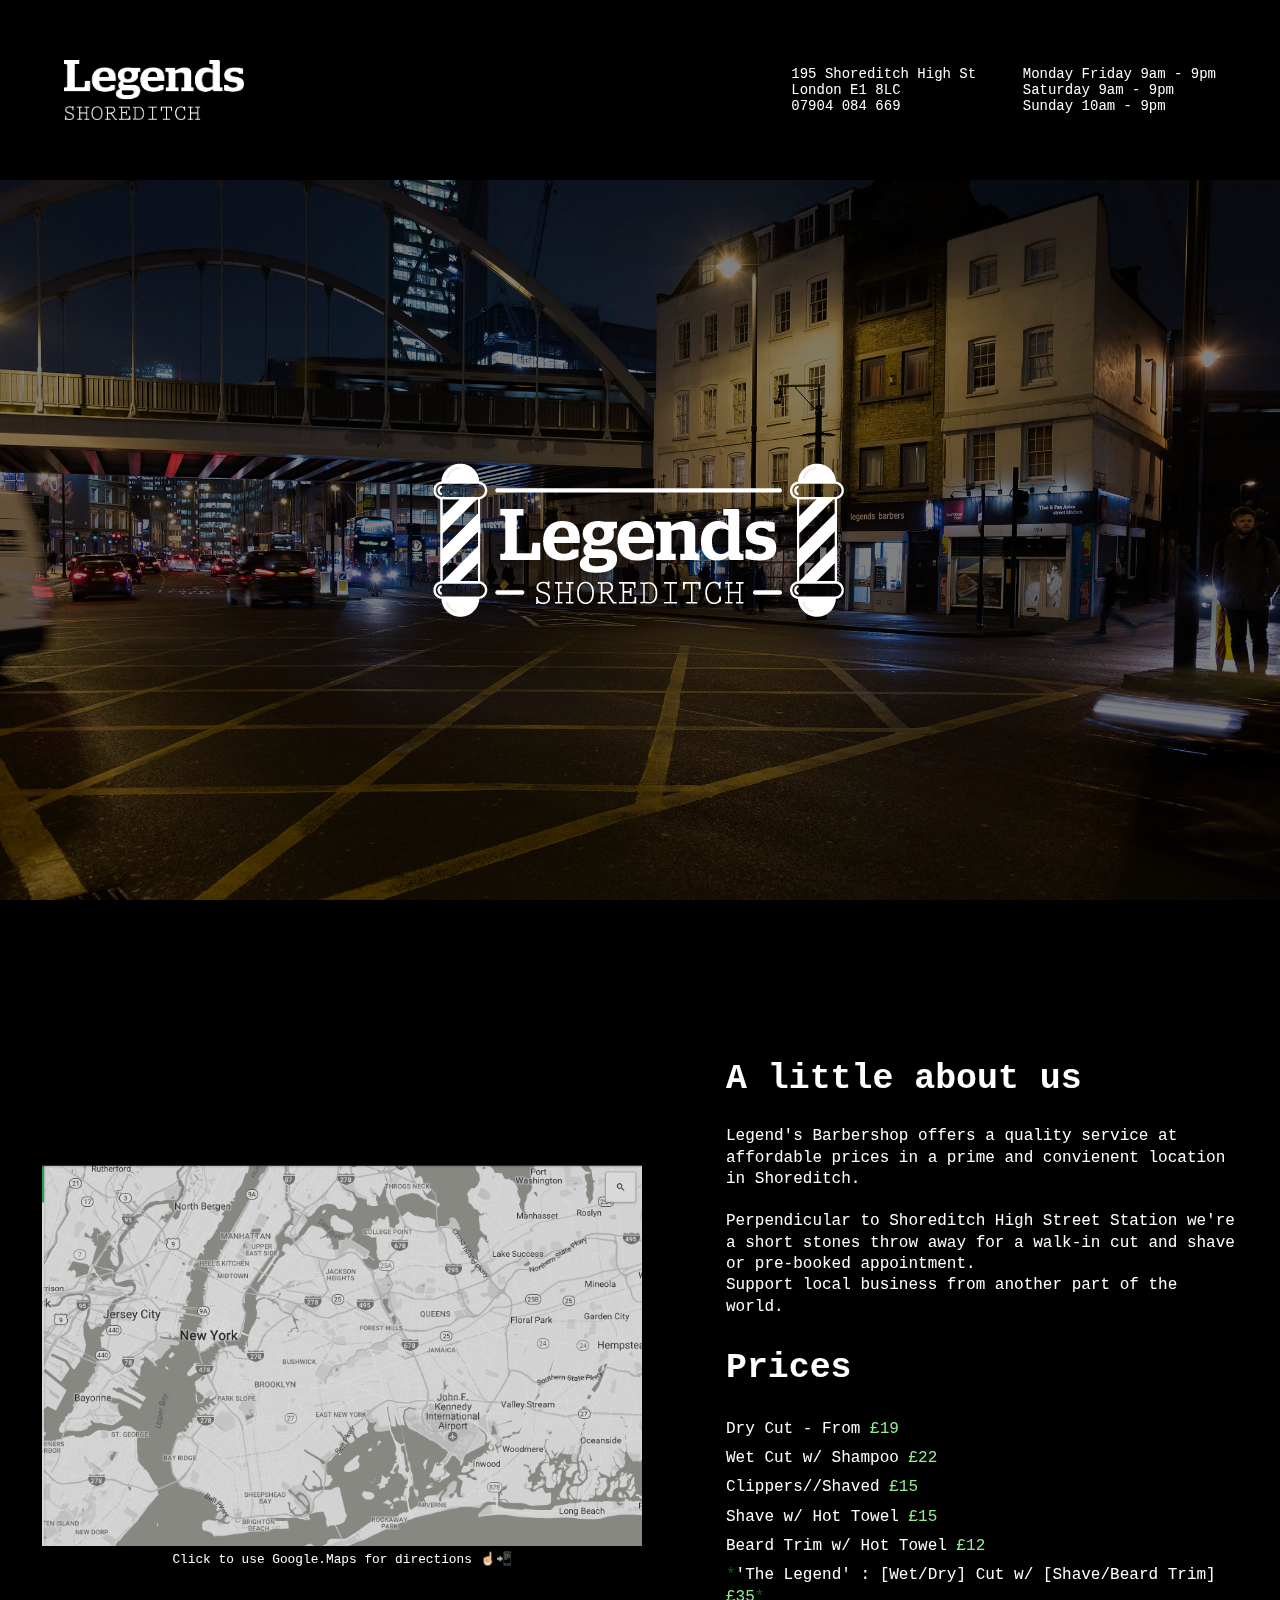
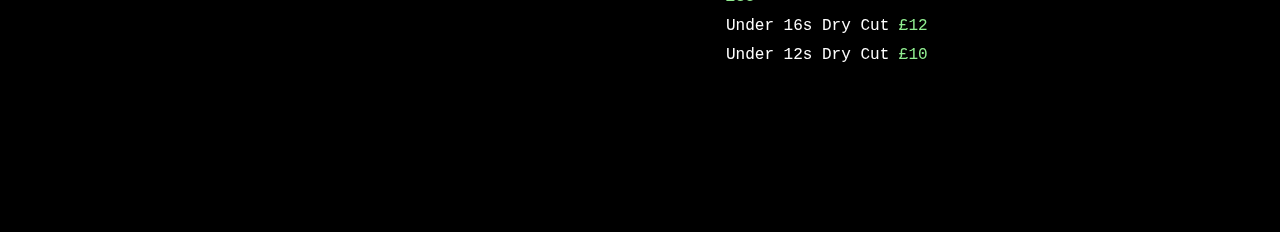
==== index.html @ 6926ab77 "gg" ====
<!doctype html>

<html lang="en">

<head>
    <link rel="shortcut icon" href="favicon.ico" type="image/x-icon">
    <link rel="icon" href="favicon.ico" type="image/x-icon">
    <meta charset="utf-8">
    <meta name="keywords" content="shorditch, barbers in shorditch, headcase
  shorditch, headcase barbers shorditch, headcase barbershop shorditch, barbers
  shorditch, barbershop shorditch, male grooming shorditch, mens grooming shorditch,
  haircut shorditch, mens barbers shorditch, mens barbershop shorditch, mens haircut
   shorditch, mens hairdressers shorditch, male hairdressers shorditch, best mens
   haircut in town, best cut in town, best cut in shorditch, best barbers in town,
   best barbers in shorditch, best barbers shorditch, wet shave shorditch, shorditch,
    traditional barbers shorditch, traditional shave shorditch, cut throat shave shorditch
    ">
    <title>Legends Barber - Shoreditch Barbers</title>
    <meta name="viewport" content="width=device-width, initial-scale=1">
    <meta name="description" content="Shoreditch Barbers // Perpendicular to Shoreditch High Street Station we're a short
   stones throw away for a walk-in cut and shave or pre-booked appointment.">
    <meta name="author" content="jimmyNames x Names Boys Worldwide">

    <link rel="stylesheet" href="style.css">


    <!-- ADD GOOGLE ANALYTICS -->

</head>

<body>
    <!--            888                    888
                888                    888
                888                    888
                88888b.  8888b. 888d88888888b.  .d88b. 888d888
                888 "88b    "88b888P"  888 "88bd8P  Y8b888P"
                888  888.d888888888    888  88888888888888
                888 d88P888  888888    888 d88PY8b.    888
    //LEGENDS   88888P" "Y888888888    88888P"  "Y8888 888     // -->
    <div class="container">
        <header>
            <div class="headerWrapper wrapper">
                <img class="logo" src="Legends-Barber.png" alt="Shoreditch Barbers" />
                <div class="headerDetailContainer">
                <div class="address headerDetail">
                    <p>
                        195 Shoreditch High St<br /> London E1 8LC<br /> 07904 084 669
                    </p>

                </div>
                <div class="time headerDetail">
                    <div class="day">
                        <p>
                            Monday Friday 9am - 9pm
                        </p>
                    </div>
                    <div class="day">
                        <p>
                            Saturday 9am - 9pm
                        </p>
                        <div class="day">
                            <p>
                                Sunday 10am - 9pm
                            </p>
                        </div>
                    </div>
                </div>
            </div>
          </div>
        </header>
        <section class="hero" data-parallax="scroll" data-image-src="hero_dark.jpg">
            <img src="logo.png" class="logoImg" alt="Shoreditch Barbers" />

            <button class="cta">
              <a  class="call" href="tel:07904084669">
                Book Now
                </a>
            </button>
        </section>
        <section class="detail">
            <div class="wrapper detailWrapper">
                <div class="oneHalf oneHalfa">
                    <a target="_blank" href="https://www.google.co.uk/maps/dir/''/Legends+Barbers,+Shoreditch+High+Street,+London/@51.5238396,-0.1475555,12z/data=!3m1!4b1!4m8!4m7!1m0!1m5!1m1!1s0x48761cb0c395c5a9:0x69e7652999b7aa23!2m2!1d-0.0775153!2d51.5237536">
                        <img class="map" src="map.png" alt="Shoreditch Barbers" class="map" />
                        <figcaption>Click to use Google.Maps for directions ☝🏻📲</figcaption>
                    </a>
                </div>
                <div class="oneHalf oneHalfb">
                    <div class="one info">
                        <h4>A little about us</h4>
                        <div class="infoDetail">
                            <div class="text">
                                Legend's Barbershop offers a quality service at affordable prices in a prime and convienent location in Shoreditch.<br />
                                <br /> Perpendicular to Shoreditch High Street Station we're a short stones throw away for a walk-in cut and shave or pre-booked appointment. <br />Support local business from another part of the world.
                            </div>
                        </div>
                    </div>
                    <div class="two info">
                        <h4>Prices</h4>
                        <div class="infoDetail">
                            <div class="text">
                                <ul>
                                    <li>
                                        Dry Cut - From <span class="cash"><span class="cash">£19</span>
                                    </li>
                                    <li>
                                        Wet Cut w/ Shampoo <span class="cash">£22</span>
                                    </li>
                                    <li>
                                        Clippers//Shaved <span class="cash">£15</span>
                                    </li>
                                    <li>
                                        Shave w/ Hot Towel <span class="cash">£15</span>
                                    </li>
                                    <li>
                                        Beard Trim w/ Hot Towel <span class="cash">£12</span>
                                    </li>
                                    <li>
                                        <span class="red blink_me">*</span>'The Legend' : [Wet/Dry] Cut w/ [Shave/Beard Trim] <span class="cash">£35</span><span class="blue blink_me">*</span>
                                    </li>
                                    <li>
                                        Under 16s Dry Cut <span class="cash">£12</span>
                                    </li>
                                    <li>
                                        Under 12s Dry Cut <span class="cash">£10</span>
                                    </li>
                                </ul>
                            </div>
                        </div>
                    </div>
                </div>
            </div>

    </div>
    </section>
    <script src="https://ajax.googleapis.com/ajax/libs/jquery/1.11.0/jquery.min.js"></script>
    <script src="parallax.js"></script>
    </div>
</body>
<!--     LEGENDS BARBER - SHOREDITCH

                                                  |
                         |/                       |
        ,,,,,           ,+                       /|
       /    \         () |                       ||
       \  C '\       /|_()                       ||
        )   _|     .'___/,,,//                   ||
      .'=. (____E.' /   /    \                   ||
     |  \)`-\  _F_.'    \ c  `\                  ||
     \   \   !'__/       )   _|                  ||
      \   \,' /         /`._(                    ||
      |`.   .'         /  \  \                   ||
      \  `-' |    .-.  |  |   \                E ||
       >====[]    |  \ |__|   |             O OE ||
      / |_/  |    |___)|  `.__j____          \|E ||
      \_     |     || __`.________ `.        |""|\|
       \     |\    |||           \///_      _|__|_|
        \ __ | \   ||`""\\""""//"'    \`.   \     |
        |[__]|  \  ||.-\\__//-.    | |   \____|
        ||__|/  /   \|____________|\   |/         |
        |    | /           || ||  /|   |          |
        -|   |/            ||-||-/`|   |
       /|    |             || ||/`-|___|          |
      /\|    |             || \\._ [____]        h|
     /`.|____|             ||  \\ `-/  '`._      j|
     `=.\____/             ||   \\__`-.____)     w|
         )  '`.       _.-||-._ `"""""""         |
         `='===='    ,-'  '  `  `-.               |
                     `-.________.-'               |


       LEGENDS BARBER - SHOREDITCH              -->

</html>
---- style.css ----
@font-face {
  font-family: 'stag';
  src: url('fonts/Stag/Stag-Book.otf') format('otf');
}

@font-face {
  font-family: 'stagBold';
  src: url('fonts/Stag/Stag-Medium.otf') format('otf');
}

@font-face {
  font-family: 'prestige';
  src: url('fonts/Prestige/PrestigeEliteStd-Bd.otf') format('otf');
}


html {
  background: black;
  color: white;
     -webkit-font-smoothing: antialiased;
     text-shadow: rgba(0,0,0,.01) 0 0 1px;
     font-size: 16px;
font-family: 'prestige', "Lucida Console", Monaco, monospace;
}

body {
    margin: 0;
}

header {
  height: 20vh;
  padding: 0;
  font-size: 0.875rem;
  font-family: 'stag', "Courier New", Courier, monospace;
  display: flex;
  align-items: center;
  align-content: center;
  align-self: center;
}

p {
  -webkit-margin-before: 0;
-webkit-margin-after: 0;
padding-bottom: 0;
text-align: left;
}

h4 {
  display: block;
-webkit-margin-before: 0.4em;
-webkit-margin-after: 0.8em;
-webkit-margin-start: 0px;
-webkit-margin-end: 0px;
font-weight: bold;
font-size: 2.179rem;
font: 'stagBold';
}

a {
  text-decoration: none;
  color: inherit;
}

.container {
  width: 100%;
}


.headerWrapper {
  display: flex;
  flex-direction: row;
  align-items: center;
  justify-content: space-between;
}

.headerDetailContainer {
  display: flex;
  flex-direction: row;
  flex-wrap: nowrap;
}

.headerDetail {
    align-items: flex-start;
    text-align: left;
    justify-content: flex-start;
    align-items: flex-start;
    align-content: flex-start;
    height: 100%;
}


.wrapper {
  width: 90%;
  margin: 0 auto;
  height: auto;
  padding: 1em 0;
}

.logo {
  height: 60px;
  width: 180px;
  align-self: flex-start;
  /*
  background-size: cover;
  background-image: url('hero.jpg')*/
}

.time {
  /*display: flex;*/
  flex-direction: column;
  justify-content: center;
  flex-wrap: nowrap;
  align-items: flex-start;
  align-content: flex-start;
}

.address {
  display: flex;
  flex-direction: column;
  flex-wrap: nowrap;
  margin-right: 3.33em;
  align-items: flex-start;
  align-content: flex-start;
  align-items: flex-start;
  align-content: flex-start;
}

.hero {
  /*background-image: url('hero_dark.jpg');*/
  background-size: cover;
  background-position: center;
  height: 80vh;
  width: 100vw;
  display: flex;
  justify-content: center;
  align-items: center;
  flex-direction: column;
}

.cta {
  /* Default */
  text-align: center;
    cursor: default;
    color: buttontext;
    background-color: buttonface;
    box-sizing: border-box;
    padding: 0;
    border-width: 0;
    border-style: none;
    border-color: buttonface;
    border-image: initial;
    font: 1rem system-ui;
/*custom*/
font-family: 'prestige', "Lucida Console", Monaco, monospace;
background: white;
color: black;
padding: 0.75em 1.5em;
margin-top: 2em;
border: 2px solid black;
transition: all 0.333s ease;
display: none;
}

.cta:hover {
  background: black;
  color: white;
  border: 2px solid white;
  transition: all 0.333s ease;
  cursor: pointer;
}

.cta:focus,
.cta:active {
  outline: none;
}

.detail {
  height: 100%;
  width: 100vw;
}

.info {
  width: 40vw;
  height: 100%;
  display: flex;
  justify-content: space-around;
  flex-direction: column;
}

.detailWrapper {
  display: flex;
  justify-content: space-around;
  align-items: center;
  flex-direction: row;
  flex-wrap: wrap;
  align-content: center;
  height: 100vh;
  width: 100%;
  margin: 0 auto;
}

.oneHalfa {
  text-align: center;
}

.map {
  opacity: 0.85;
  transition: all 0.3s ease;
width: 600px;
width: 600px;
}

.map:hover {
  opacity: 1;
  transition: all 0.3s ease;
}

figcaption {
  font-size: 0.8em;
}

.wrap {
  width: 90%;
  margin: 0 auto;
}

.infoDetail {
  display: flex;
  flex-direction: row;
  flex-wrap: nowrap;
  align-items: flex-start;
}

.text {
  margin-bottom: 1em;
  line-height: 1.333;

}

.text ul {
  list-style: none;
  -webkit-margin-before: 0;
-webkit-margin-after: 0;
-webkit-margin-start: 0;
-webkit-margin-end: 0;
-webkit-padding-start: 0;

display: flex;
flex-wrap: wrap;
flex-direction: row;
justify-content: space-between;
}

.text ul li {
  width: 100%;
  padding: 0.25em 0;
}

.cash {
  color: lightgreen;
}

.blue {
  color: darkgreen;
  opacity: 1;
}

.red {
  color: darkgreen;
  opacity: 1;
}

@media (max-width: 991px) {
  .one,
  .two {
  width: 100%;
}
  .wrapper {
  width: 90%;
  margin: 0 auto;
  height: auto;
}
.headerWrapper {
  justify-content: space-around;
  width: 100%;
}
}

@media (max-width: 723px ) {
  .logo {
    display: none;
  }

}

@media (max-width: 500px) {
  .header {
  }
  .address {
    margin-right: 0;
  }
  .text ul li {
    width: 100%;
    padding-bottom: 1em;
  }
}

@media (max-width: 666px) {
  header {
    height: 10vh;
    padding: 1em 0
  }
  .address {
    display: none;
  }

  .logoImg {
    height: auto;
    width: 55%;
    margin: 0 auto;
  }

  .wrapper {
    width: 90%;
    margin: 0 auto;
  }
  .map {
    height: auto;
    width: 90%;
    margin: 0 auto;
  }
}

@media only screen
and (min-device-width: 320px)
and (max-device-width: 700px) {
  .cta {
    display: block;
  }
}

.blink_me {
  animation: blinker 1s linear infinite;
}

@keyframes blinker {
  50% { opacity: 0; }
}
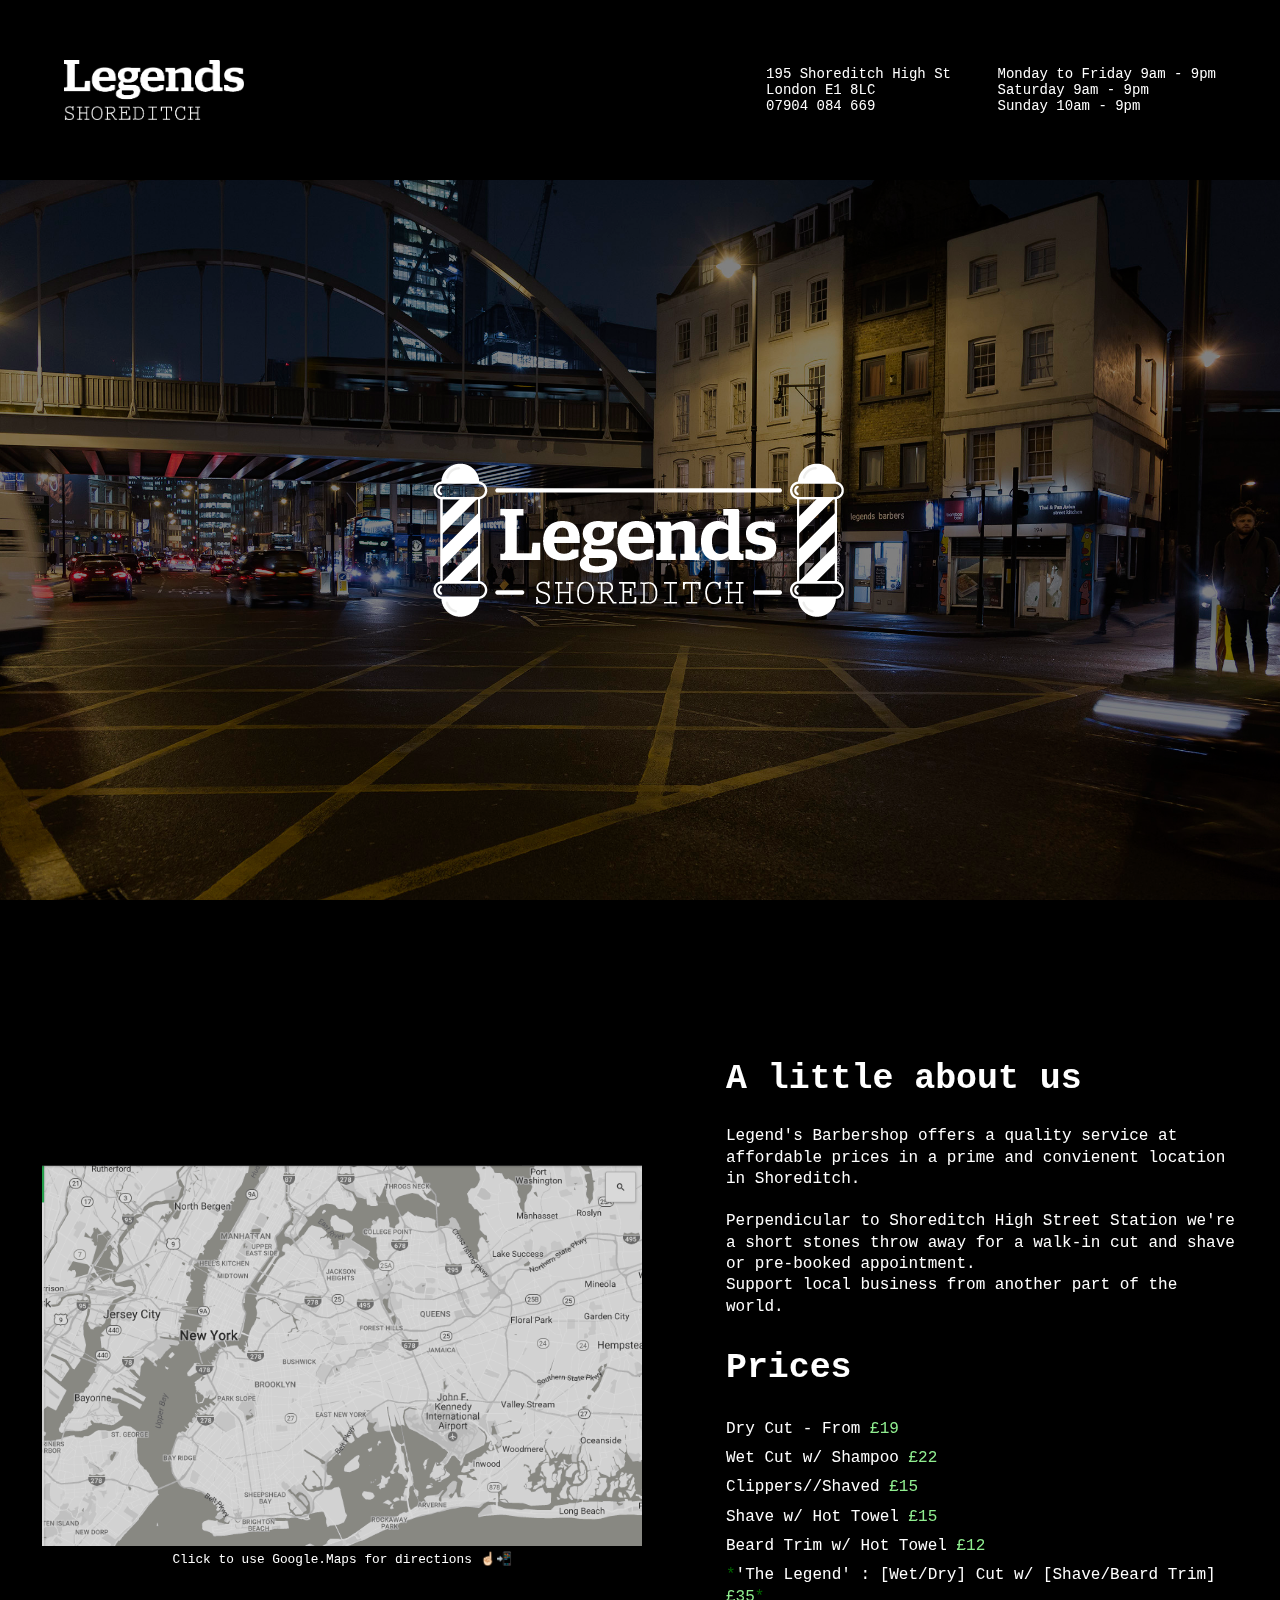
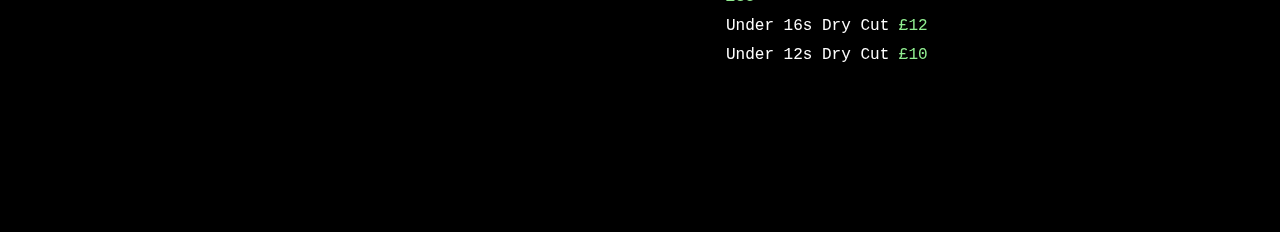
==== commit 5fef0ad4: "gggg" ====
--- a/index.html
+++ b/index.html
@@ -51,7 +51,7 @@
                 <div class="time headerDetail">
                     <div class="day">
                         <p>
-                            Monday Friday 9am - 9pm
+                            Monday to Friday 9am - 9pm
                         </p>
                     </div>
                     <div class="day">
@@ -80,7 +80,7 @@
         <section class="detail">
             <div class="wrapper detailWrapper">
                 <div class="oneHalf oneHalfa">
-                    <a target="_blank" href="https://www.google.co.uk/maps/dir/''/Legends+Barbers,+Shoreditch+High+Street,+London/@51.5238396,-0.1475555,12z/data=!3m1!4b1!4m8!4m7!1m0!1m5!1m1!1s0x48761cb0c395c5a9:0x69e7652999b7aa23!2m2!1d-0.0775153!2d51.5237536">
+                    <a target="_blank" href="http://bit.ly/2m9nDpg">
                         <img class="map" src="map.png" alt="Shoreditch Barbers" class="map" />
                         <figcaption>Click to use Google.Maps for directions ☝🏻📲</figcaption>
                     </a>
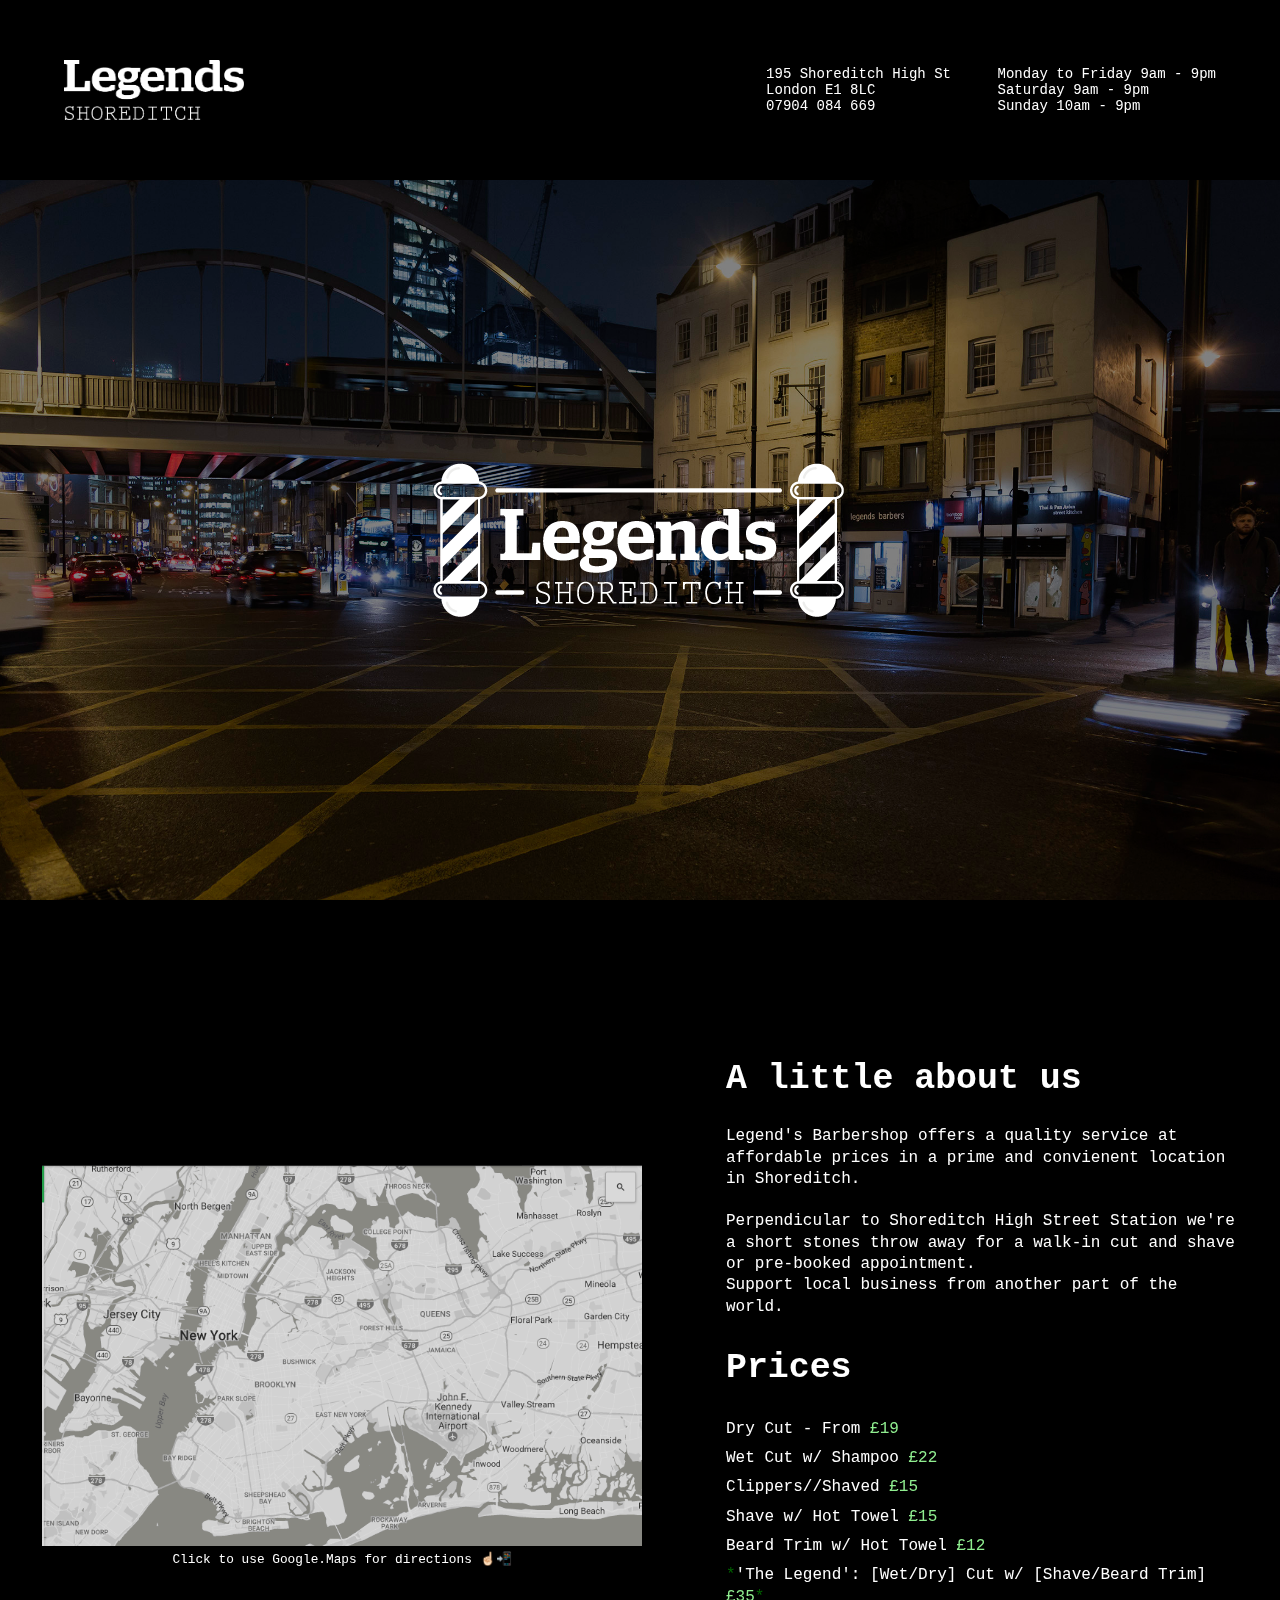
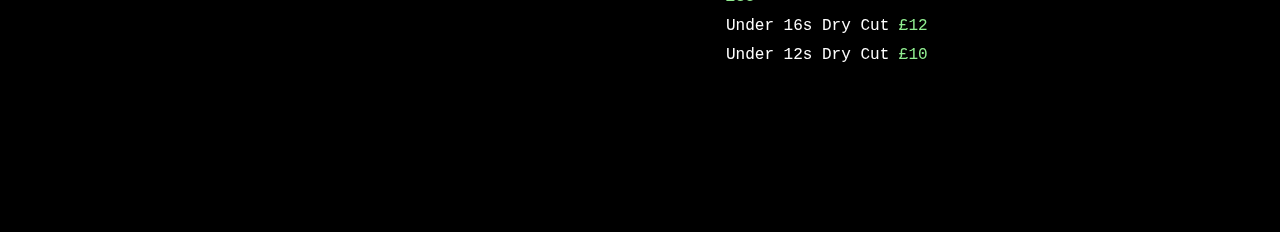
==== commit 0dd941f7: "nice" ====
--- a/index.html
+++ b/index.html
@@ -116,7 +116,7 @@
                                         Beard Trim w/ Hot Towel <span class="cash">£12</span>
                                     </li>
                                     <li>
-                                        <span class="red blink_me">*</span>'The Legend' : [Wet/Dry] Cut w/ [Shave/Beard Trim] <span class="cash">£35</span><span class="blue blink_me">*</span>
+                                        <span class="red blink_me">*</span>'The Legend': [Wet/Dry] Cut w/ [Shave/Beard Trim]<span class="cash">£35</span><span class="blue blink_me">*</span>
                                     </li>
                                     <li>
                                         Under 16s Dry Cut <span class="cash">£12</span>
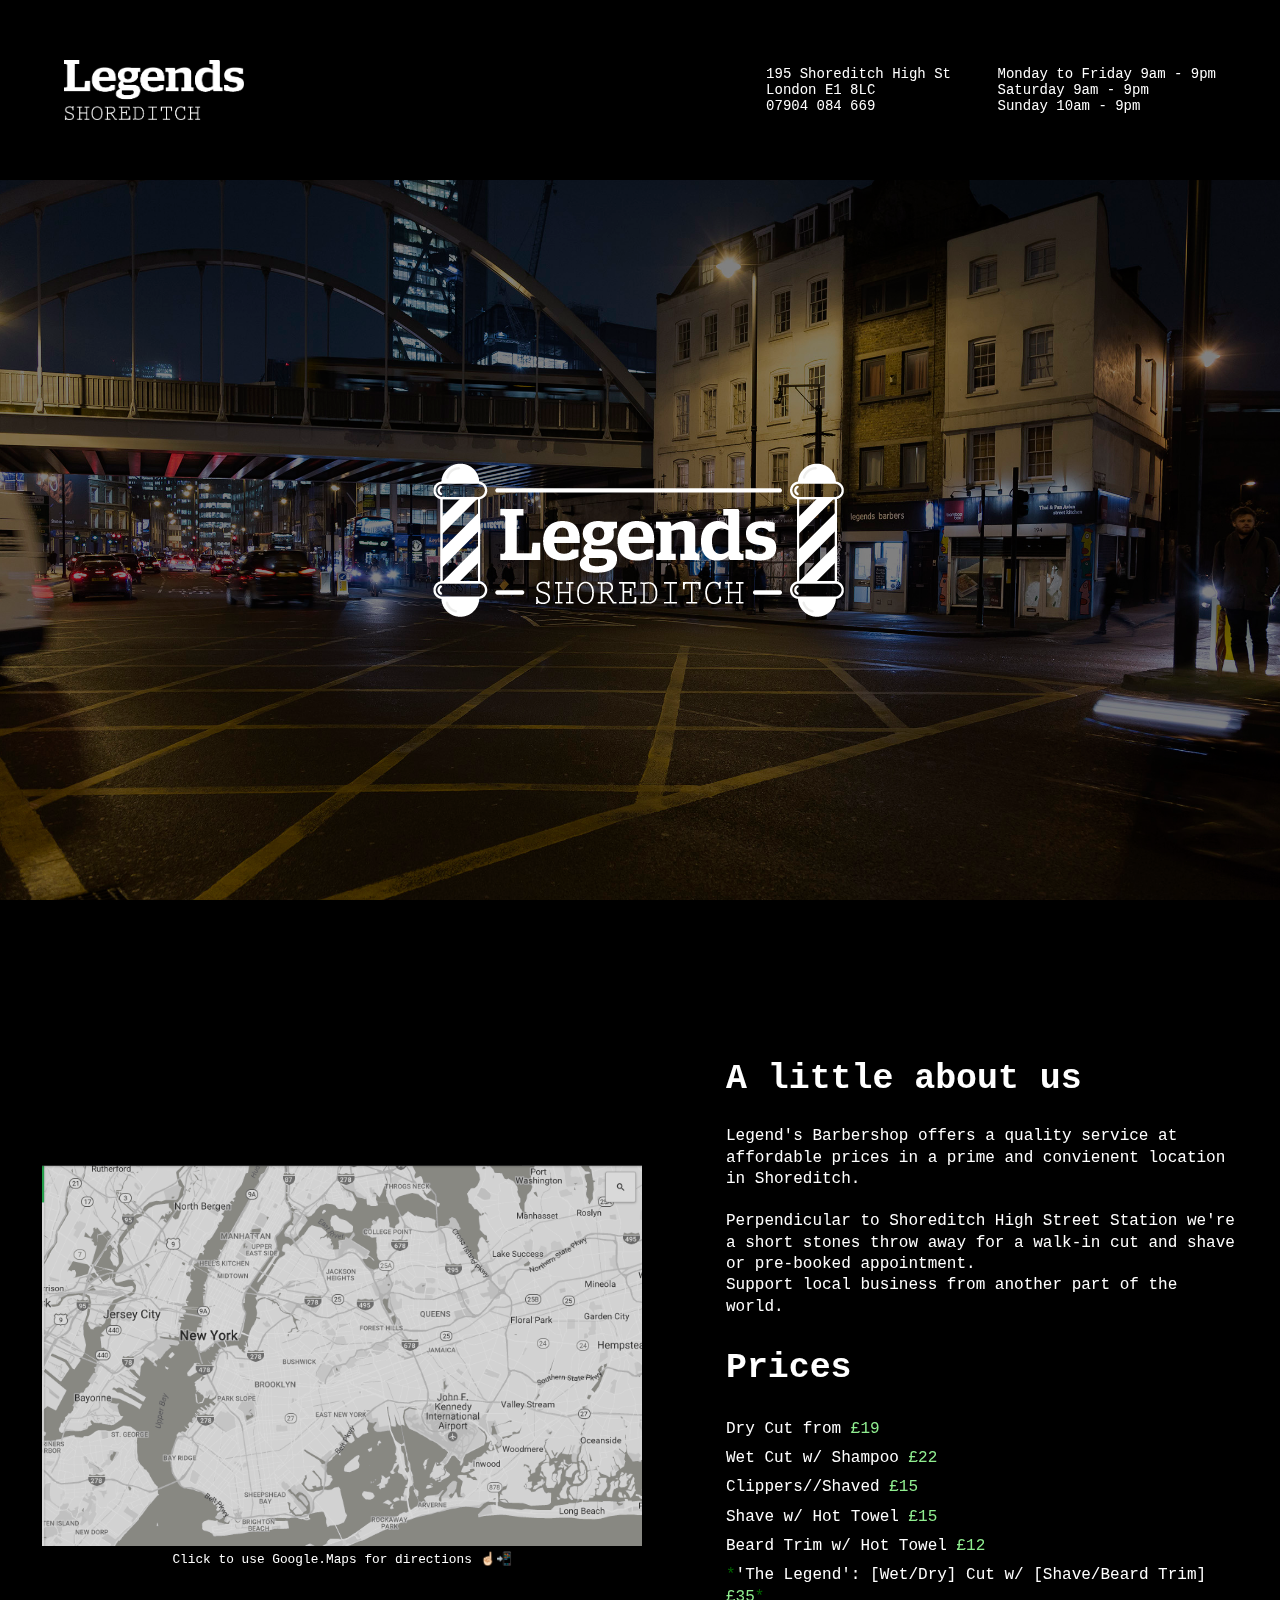
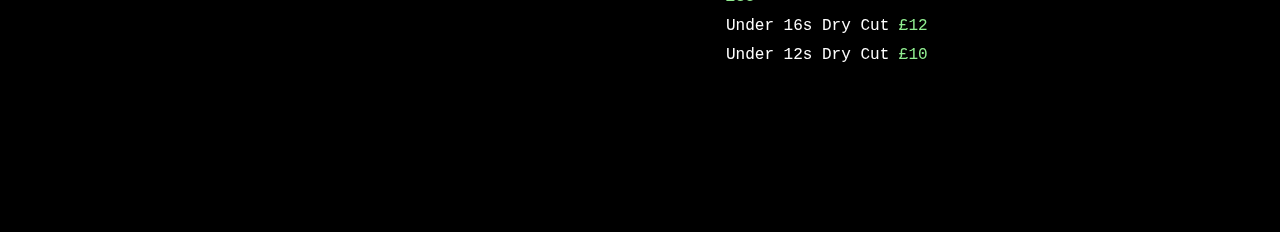
==== commit 53e9ddbb: "ll" ====
--- a/index.html
+++ b/index.html
@@ -101,7 +101,7 @@
                             <div class="text">
                                 <ul>
                                     <li>
-                                        Dry Cut - From <span class="cash"><span class="cash">£19</span>
+                                        Dry Cut from <span class="cash"><span class="cash">£19</span>
                                     </li>
                                     <li>
                                         Wet Cut w/ Shampoo <span class="cash">£22</span>
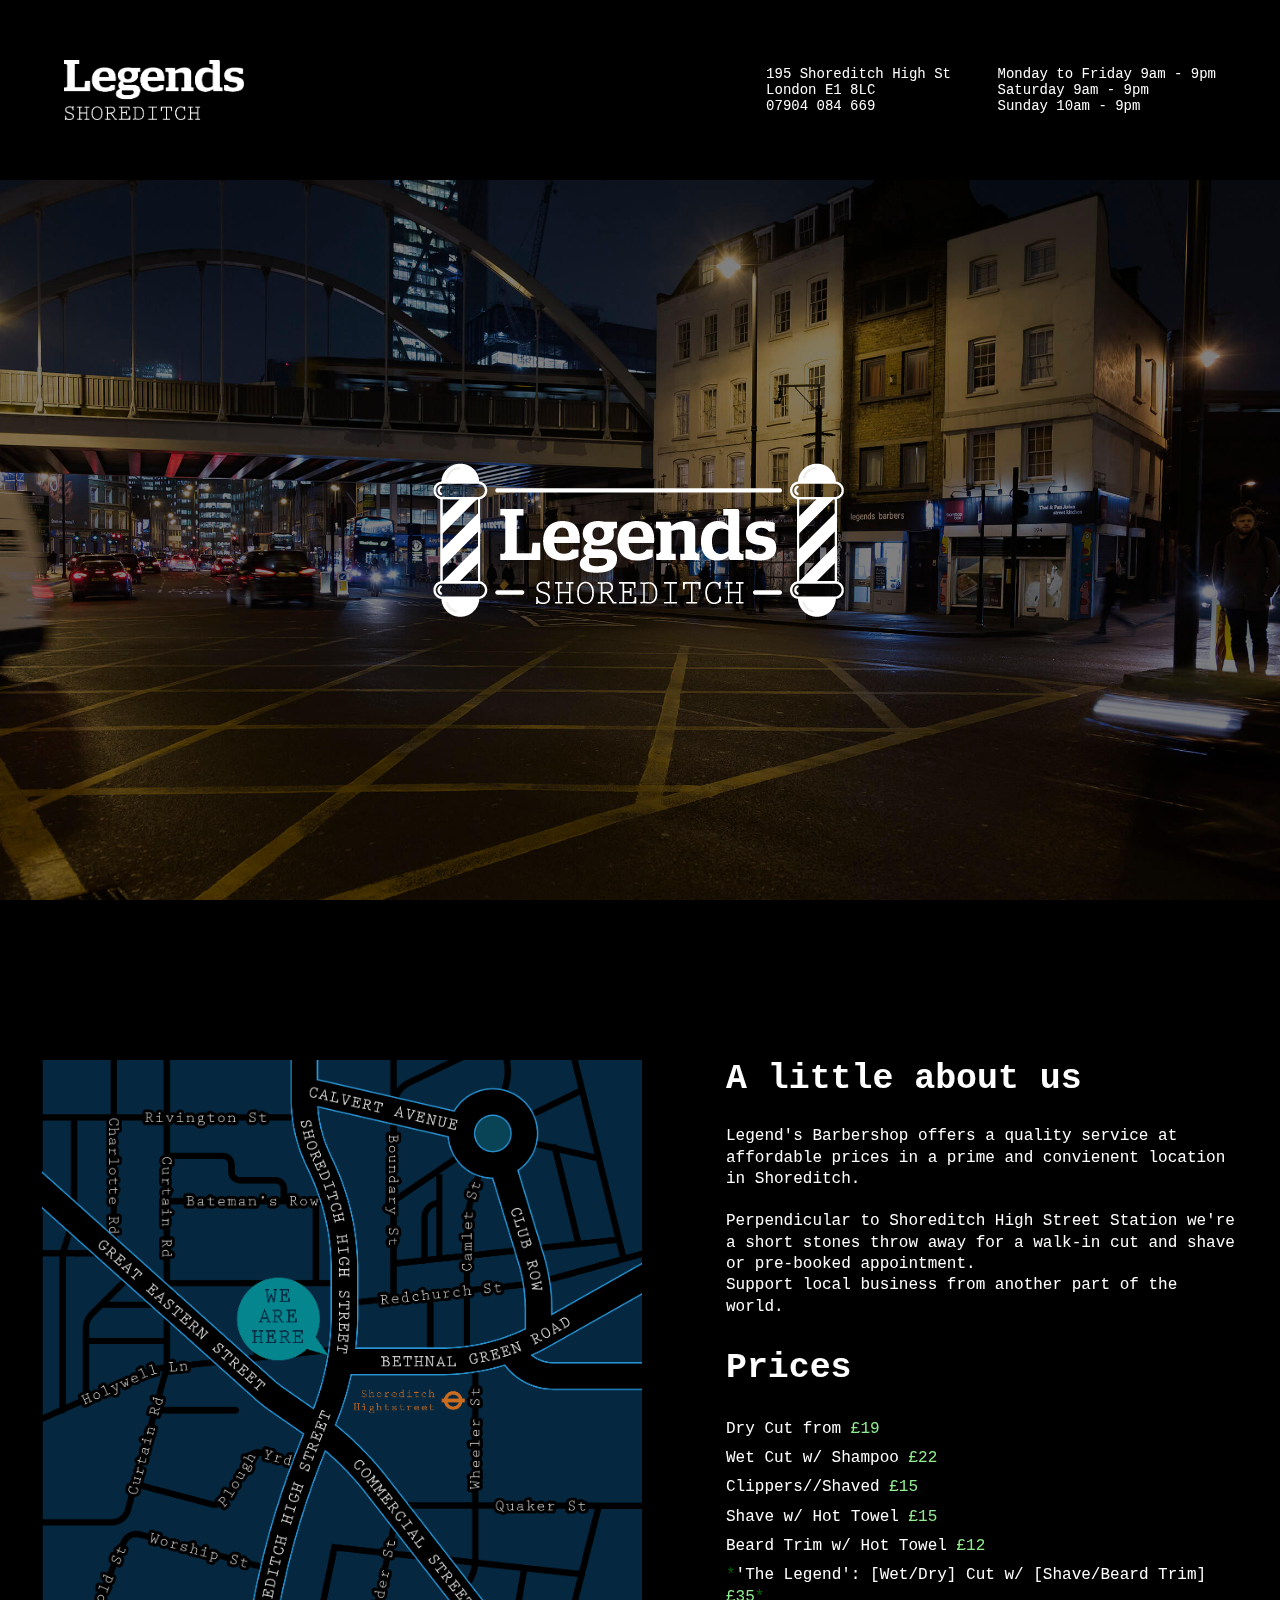
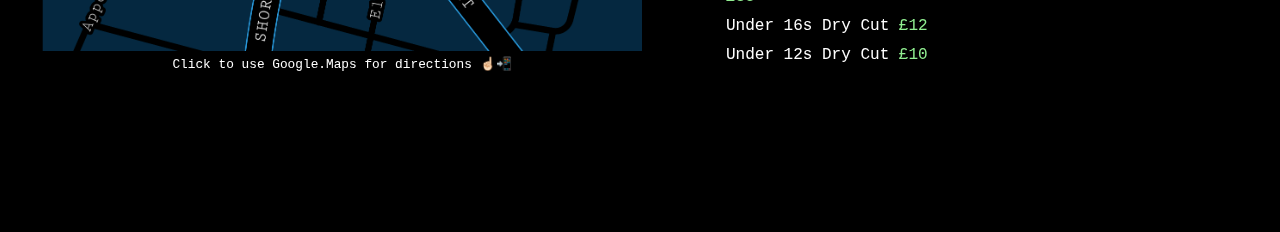
==== commit ad90320b: "added map" ====
--- a/index.html
+++ b/index.html
@@ -81,7 +81,7 @@
             <div class="wrapper detailWrapper">
                 <div class="oneHalf oneHalfa">
                     <a target="_blank" href="http://bit.ly/2m9nDpg">
-                        <img class="map" src="map.png" alt="Shoreditch Barbers" class="map" />
+                        <img class="map" src="shoreditch.png" alt="Shoreditch Barbers" class="map" />
                         <figcaption>Click to use Google.Maps for directions ☝🏻📲</figcaption>
                     </a>
                 </div>
--- a/style.css
+++ b/style.css
@@ -32,10 +32,16 @@
   padding: 0;
   font-size: 0.875rem;
   font-family: 'stag', "Courier New", Courier, monospace;
-  display: flex;
-  align-items: center;
-  align-content: center;
-  align-self: center;
+  display: -webkit-box;
+  display: -ms-flexbox;
+  display: flex;
+  -webkit-box-align: center;
+      -ms-flex-align: center;
+          align-items: center;
+  -ms-flex-line-pack: center;
+      align-content: center;
+  -ms-flex-item-align: center;
+      align-self: center;
 }
 
 p {
@@ -67,24 +73,44 @@
 
 
 .headerWrapper {
-  display: flex;
-  flex-direction: row;
-  align-items: center;
-  justify-content: space-between;
+  display: -webkit-box;
+  display: -ms-flexbox;
+  display: flex;
+  -webkit-box-orient: horizontal;
+  -webkit-box-direction: normal;
+      -ms-flex-direction: row;
+          flex-direction: row;
+  -webkit-box-align: center;
+      -ms-flex-align: center;
+          align-items: center;
+  -webkit-box-pack: justify;
+      -ms-flex-pack: justify;
+          justify-content: space-between;
 }
 
 .headerDetailContainer {
-  display: flex;
-  flex-direction: row;
-  flex-wrap: nowrap;
+  display: -webkit-box;
+  display: -ms-flexbox;
+  display: flex;
+  -webkit-box-orient: horizontal;
+  -webkit-box-direction: normal;
+      -ms-flex-direction: row;
+          flex-direction: row;
+  -ms-flex-wrap: nowrap;
+      flex-wrap: nowrap;
 }
 
 .headerDetail {
+    -webkit-box-align: start;
+        -ms-flex-align: start;
+            align-items: flex-start;
+    text-align: left;
+    -webkit-box-pack: start;
+        -ms-flex-pack: start;
+            justify-content: flex-start;
     align-items: flex-start;
-    text-align: left;
-    justify-content: flex-start;
-    align-items: flex-start;
-    align-content: flex-start;
+    -ms-flex-line-pack: start;
+        align-content: flex-start;
     height: 100%;
 }
 
@@ -99,7 +125,8 @@
 .logo {
   height: 60px;
   width: 180px;
-  align-self: flex-start;
+  -ms-flex-item-align: start;
+      align-self: flex-start;
   /*
   background-size: cover;
   background-image: url('hero.jpg')*/
@@ -107,20 +134,38 @@
 
 .time {
   /*display: flex;*/
-  flex-direction: column;
-  justify-content: center;
-  flex-wrap: nowrap;
-  align-items: flex-start;
-  align-content: flex-start;
+  -webkit-box-orient: vertical;
+  -webkit-box-direction: normal;
+      -ms-flex-direction: column;
+          flex-direction: column;
+  -webkit-box-pack: center;
+      -ms-flex-pack: center;
+          justify-content: center;
+  -ms-flex-wrap: nowrap;
+      flex-wrap: nowrap;
+  -webkit-box-align: start;
+      -ms-flex-align: start;
+          align-items: flex-start;
+  -ms-flex-line-pack: start;
+      align-content: flex-start;
 }
 
 .address {
-  display: flex;
-  flex-direction: column;
-  flex-wrap: nowrap;
+  display: -webkit-box;
+  display: -ms-flexbox;
+  display: flex;
+  -webkit-box-orient: vertical;
+  -webkit-box-direction: normal;
+      -ms-flex-direction: column;
+          flex-direction: column;
+  -ms-flex-wrap: nowrap;
+      flex-wrap: nowrap;
   margin-right: 3.33em;
-  align-items: flex-start;
-  align-content: flex-start;
+  -webkit-box-align: start;
+      -ms-flex-align: start;
+          align-items: flex-start;
+  -ms-flex-line-pack: start;
+      align-content: flex-start;
   align-items: flex-start;
   align-content: flex-start;
 }
@@ -131,10 +176,19 @@
   background-position: center;
   height: 80vh;
   width: 100vw;
-  display: flex;
-  justify-content: center;
-  align-items: center;
-  flex-direction: column;
+  display: -webkit-box;
+  display: -ms-flexbox;
+  display: flex;
+  -webkit-box-pack: center;
+      -ms-flex-pack: center;
+          justify-content: center;
+  -webkit-box-align: center;
+      -ms-flex-align: center;
+          align-items: center;
+  -webkit-box-orient: vertical;
+  -webkit-box-direction: normal;
+      -ms-flex-direction: column;
+          flex-direction: column;
 }
 
 .cta {
@@ -148,7 +202,8 @@
     border-width: 0;
     border-style: none;
     border-color: buttonface;
-    border-image: initial;
+    -o-border-image: initial;
+       border-image: initial;
     font: 1rem system-ui;
 /*custom*/
 font-family: 'prestige', "Lucida Console", Monaco, monospace;
@@ -157,6 +212,7 @@
 padding: 0.75em 1.5em;
 margin-top: 2em;
 border: 2px solid black;
+-webkit-transition: all 0.333s ease;
 transition: all 0.333s ease;
 display: none;
 }
@@ -165,6 +221,7 @@
   background: black;
   color: white;
   border: 2px solid white;
+  -webkit-transition: all 0.333s ease;
   transition: all 0.333s ease;
   cursor: pointer;
 }
@@ -182,18 +239,34 @@
 .info {
   width: 40vw;
   height: 100%;
-  display: flex;
-  justify-content: space-around;
-  flex-direction: column;
+  display: -webkit-box;
+  display: -ms-flexbox;
+  display: flex;
+  -ms-flex-pack: distribute;
+      justify-content: space-around;
+  -webkit-box-orient: vertical;
+  -webkit-box-direction: normal;
+      -ms-flex-direction: column;
+          flex-direction: column;
 }
 
 .detailWrapper {
-  display: flex;
-  justify-content: space-around;
-  align-items: center;
-  flex-direction: row;
-  flex-wrap: wrap;
-  align-content: center;
+  display: -webkit-box;
+  display: -ms-flexbox;
+  display: flex;
+  -ms-flex-pack: distribute;
+      justify-content: space-around;
+  -webkit-box-align: center;
+      -ms-flex-align: center;
+          align-items: center;
+  -webkit-box-orient: horizontal;
+  -webkit-box-direction: normal;
+      -ms-flex-direction: row;
+          flex-direction: row;
+  -ms-flex-wrap: wrap;
+      flex-wrap: wrap;
+  -ms-flex-line-pack: center;
+      align-content: center;
   height: 100vh;
   width: 100%;
   margin: 0 auto;
@@ -205,6 +278,7 @@
 
 .map {
   opacity: 0.85;
+  -webkit-transition: all 0.3s ease;
   transition: all 0.3s ease;
 width: 600px;
 width: 600px;
@@ -212,6 +286,7 @@
 
 .map:hover {
   opacity: 1;
+  -webkit-transition: all 0.3s ease;
   transition: all 0.3s ease;
 }
 
@@ -225,10 +300,18 @@
 }
 
 .infoDetail {
-  display: flex;
-  flex-direction: row;
-  flex-wrap: nowrap;
-  align-items: flex-start;
+  display: -webkit-box;
+  display: -ms-flexbox;
+  display: flex;
+  -webkit-box-orient: horizontal;
+  -webkit-box-direction: normal;
+      -ms-flex-direction: row;
+          flex-direction: row;
+  -ms-flex-wrap: nowrap;
+      flex-wrap: nowrap;
+  -webkit-box-align: start;
+      -ms-flex-align: start;
+          align-items: flex-start;
 }
 
 .text {
@@ -245,10 +328,20 @@
 -webkit-margin-end: 0;
 -webkit-padding-start: 0;
 
+display: -webkit-box;
+
+display: -ms-flexbox;
+
 display: flex;
-flex-wrap: wrap;
-flex-direction: row;
-justify-content: space-between;
+-ms-flex-wrap: wrap;
+    flex-wrap: wrap;
+-webkit-box-orient: horizontal;
+-webkit-box-direction: normal;
+    -ms-flex-direction: row;
+        flex-direction: row;
+-webkit-box-pack: justify;
+    -ms-flex-pack: justify;
+        justify-content: space-between;
 }
 
 .text ul li {
@@ -281,7 +374,8 @@
   height: auto;
 }
 .headerWrapper {
-  justify-content: space-around;
+  -ms-flex-pack: distribute;
+      justify-content: space-around;
   width: 100%;
 }
 }
@@ -340,7 +434,12 @@
 }
 
 .blink_me {
-  animation: blinker 1s linear infinite;
+  -webkit-animation: blinker 1s linear infinite;
+          animation: blinker 1s linear infinite;
+}
+
+@-webkit-keyframes blinker {
+  50% { opacity: 0; }
 }
 
 @keyframes blinker {
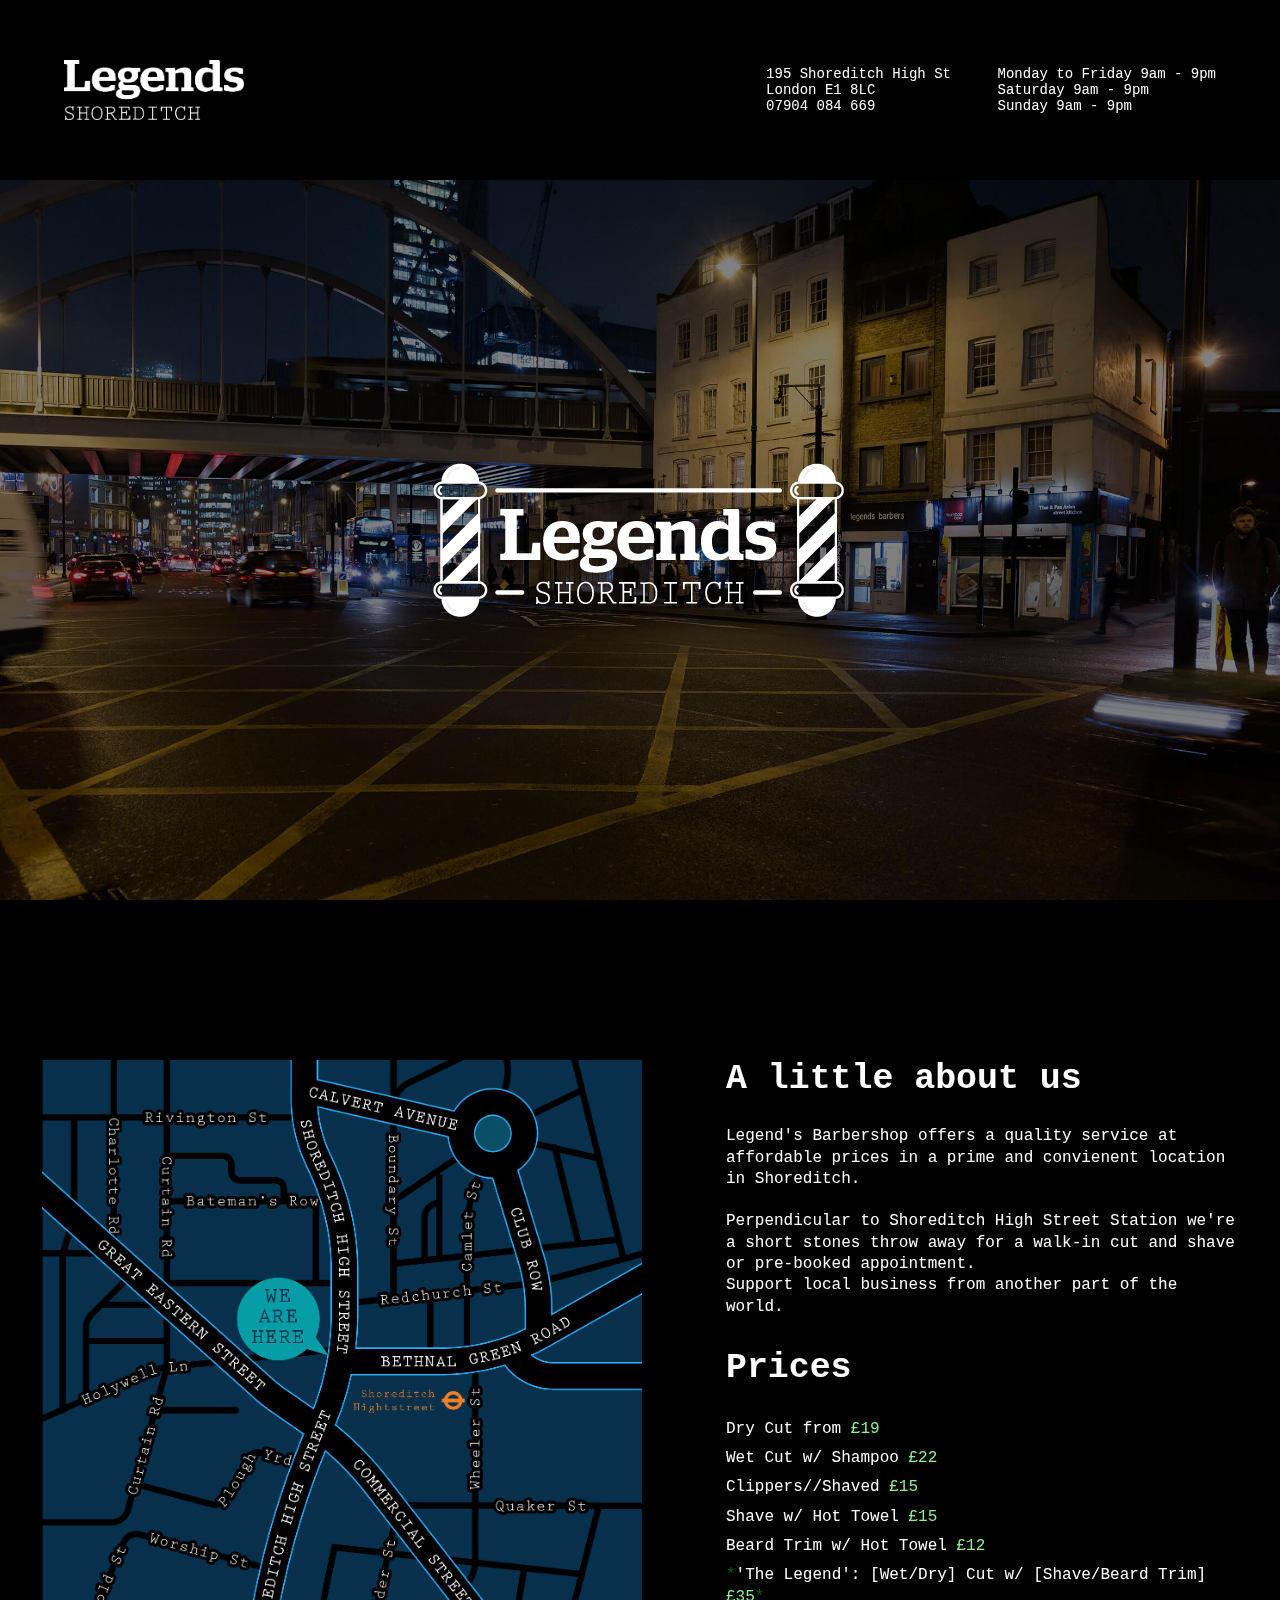
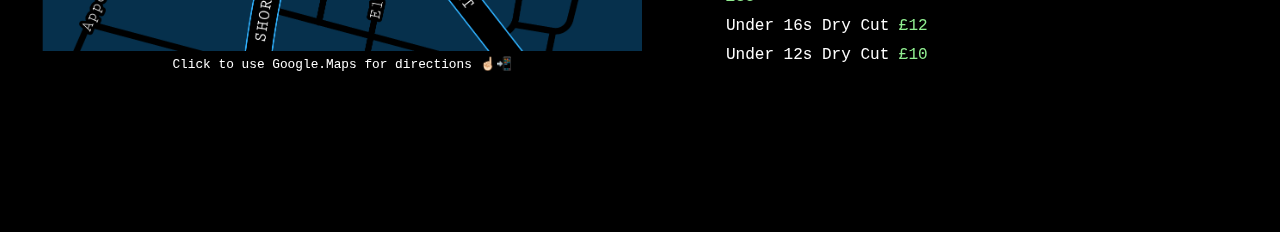
==== commit 7cc3fcb4: "border" ====
--- a/index.html
+++ b/index.html
@@ -60,7 +60,7 @@
                         </p>
                         <div class="day">
                             <p>
-                                Sunday 10am - 9pm
+                                Sunday 9am - 9pm
                             </p>
                         </div>
                     </div>
--- a/style.css
+++ b/style.css
@@ -277,17 +277,17 @@
 }
 
 .map {
-  opacity: 0.85;
-  -webkit-transition: all 0.3s ease;
-  transition: all 0.3s ease;
+  opacity: 1;
+  -webkit-transition: all 0.1s ease;
+  transition: all 0.1s ease;
 width: 600px;
 width: 600px;
 }
 
 .map:hover {
-  opacity: 1;
-  -webkit-transition: all 0.3s ease;
-  transition: all 0.3s ease;
+  border: 1px solid white;
+  -webkit-transition: all 0.1s ease;
+  transition: all 0.1s ease;
 }
 
 figcaption {
